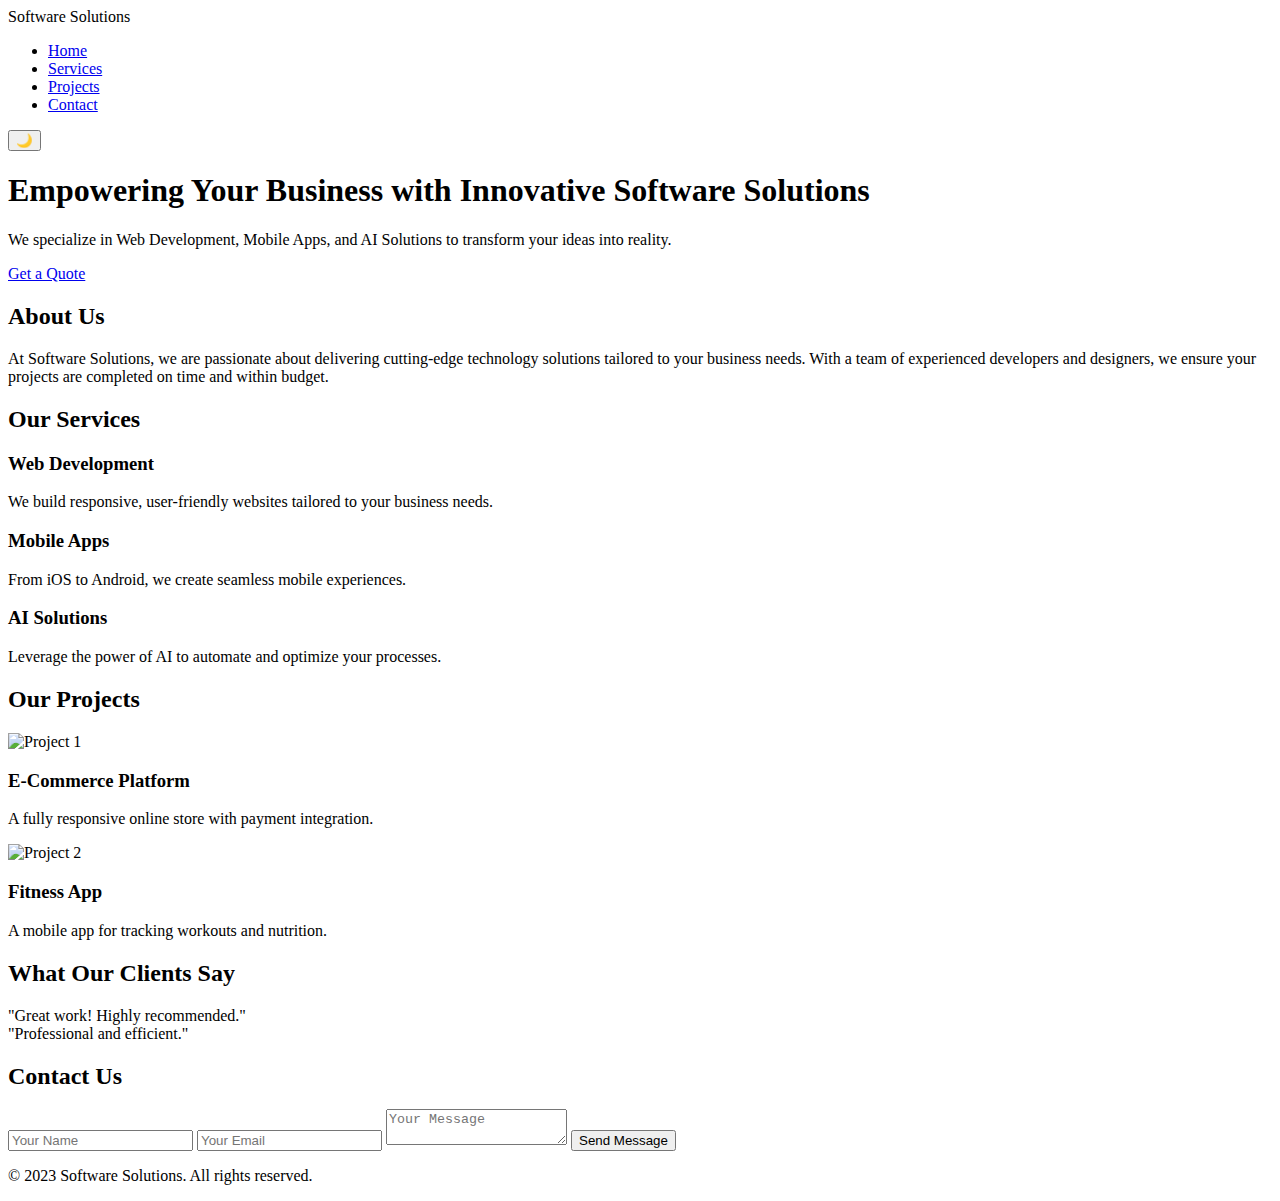
==== index.html @ dc574d20 "Add files via upload" ====
<!DOCTYPE html>
<html lang="en">
<head>
  <meta charset="UTF-8">
  <meta name="viewport" content="width=device-width, initial-scale=1.0">
  <title>Software Solutions - Home</title>
  <link rel="stylesheet" href="styles/styles.css">
  <link rel="stylesheet" href="styles/home.css">
</head>
<body>
  <!-- Header -->
  <header>
    <nav>
      <div class="logo">Software Solutions</div>
      <ul>
        <li><a href="index.html">Home</a></li>
        <li><a href="services.html">Services</a></li>
        <li><a href="projects.html">Projects</a></li>
        <li><a href="contact.html">Contact</a></li>
      </ul>
      <button id="theme-toggle">🌙</button>
    </nav>
  </header>

  <!-- Hero Section -->
  <section class="hero">
    <div class="hero-content">
      <h1 class="animated-text">Empowering Your Business with Innovative Software Solutions</h1>
      <p>We specialize in Web Development, Mobile Apps, and AI Solutions to transform your ideas into reality.</p>
      <a href="#contact" class="cta-button">Get a Quote</a>
    </div>
  </section>

  <!-- About Us Section -->
  <section class="about">
    <h2>About Us</h2>
    <p>At Software Solutions, we are passionate about delivering cutting-edge technology solutions tailored to your business needs. With a team of experienced developers and designers, we ensure your projects are completed on time and within budget.</p>
  </section>

  <!-- Services Section -->
  <section class="services">
    <h2>Our Services</h2>
    <div class="service-cards">
      <div class="service-card">
        <h3>Web Development</h3>
        <p>We build responsive, user-friendly websites tailored to your business needs.</p>
      </div>
      <div class="service-card">
        <h3>Mobile Apps</h3>
        <p>From iOS to Android, we create seamless mobile experiences.</p>
      </div>
      <div class="service-card">
        <h3>AI Solutions</h3>
        <p>Leverage the power of AI to automate and optimize your processes.</p>
      </div>
    </div>
  </section>

  <!-- Projects Section -->
  <section class="projects">
    <h2>Our Projects</h2>
    <div class="project-cards">
      <div class="project-card">
        <img src="images/webmasters.png" alt="Project 1">
        <h3>E-Commerce Platform</h3>
        <p>A fully responsive online store with payment integration.</p>
      </div>
      <div class="project-card">
        <img src="images/academic.png" alt="Project 2">
        <h3>Fitness App</h3>
        <p>A mobile app for tracking workouts and nutrition.</p>
      </div>
    </div>
  </section>

  <!-- Testimonials Section -->
  <section class="testimonials">
    <h2>What Our Clients Say</h2>
    <div class="testimonial-slider">
      <div class="testimonial">"Great work! Highly recommended."</div>
      <div class="testimonial">"Professional and efficient."</div>
    </div>
  </section>

  <!-- Contact Section -->
  <section class="contact" id="contact">
    <h2>Contact Us</h2>
    <form id="contact-form">
      <input type="text" placeholder="Your Name" required>
      <input type="email" placeholder="Your Email" required>
      <textarea placeholder="Your Message" required></textarea>
      <button type="submit">Send Message</button>
    </form>
  </section>

  <!-- Footer -->
  <footer>
    <p>&copy; 2023 Software Solutions. All rights reserved.</p>
  </footer>

  <script src="scripts/script.js"></script>
  <script src="scripts/home.js"></script>
</body>
</html>
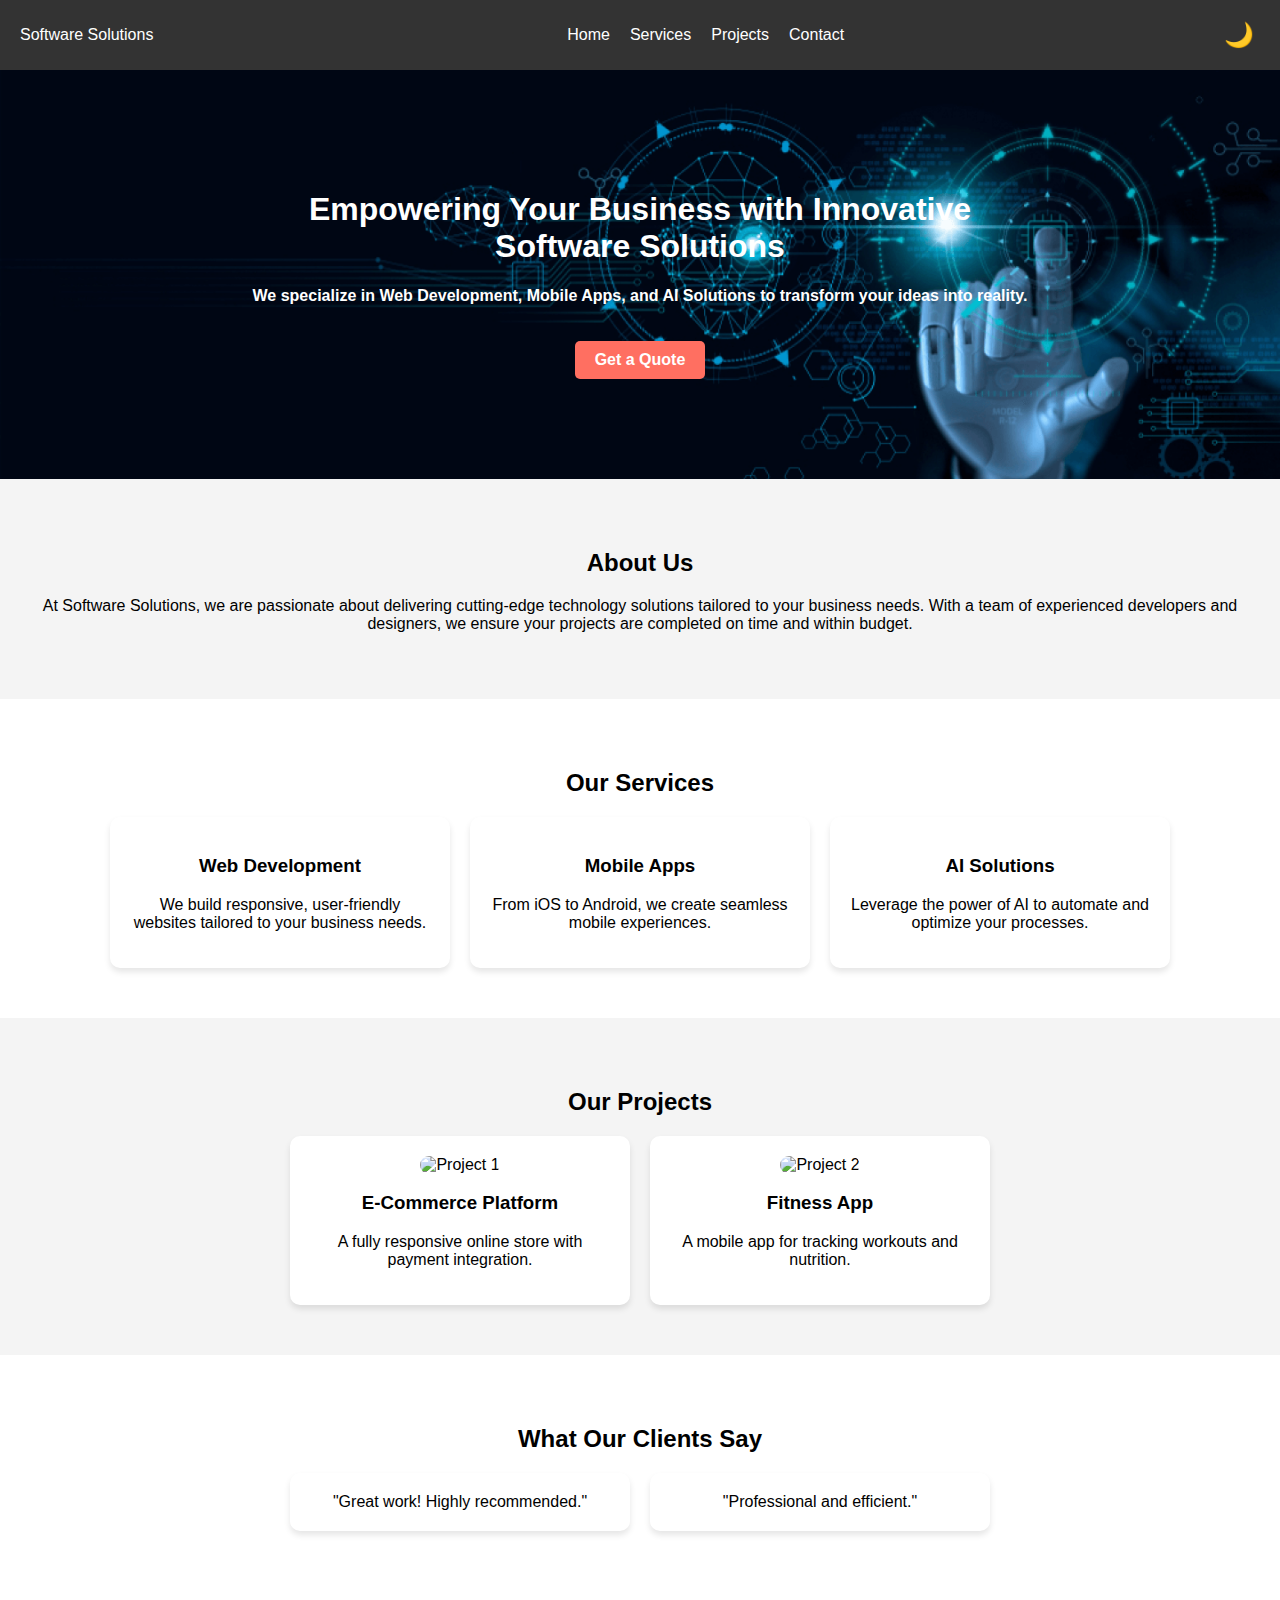
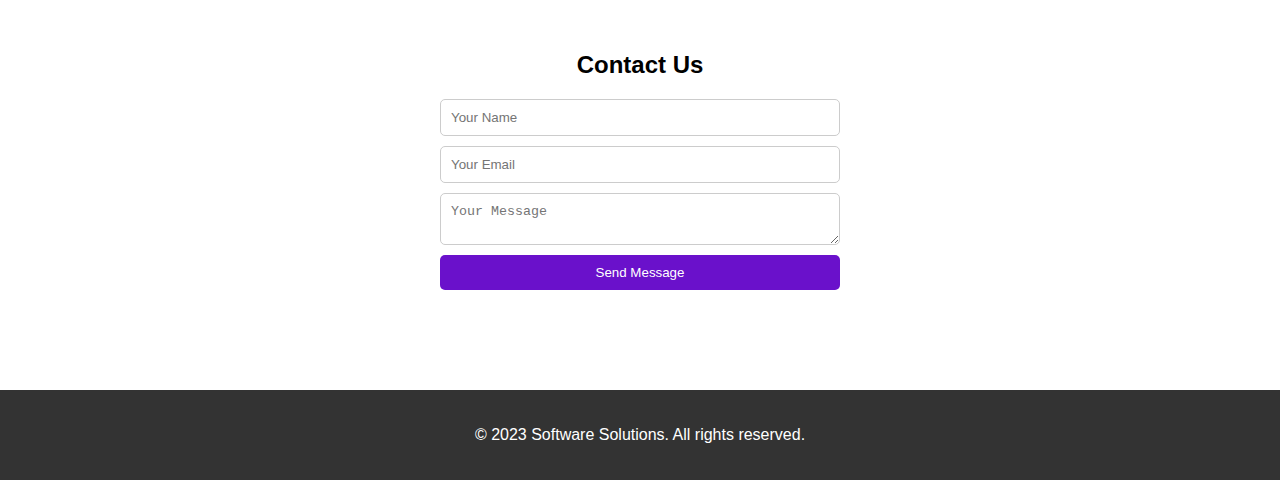
==== commit df65873a: "Update index.html" ====
--- a/index.html
+++ b/index.html
@@ -61,12 +61,12 @@
     <h2>Our Projects</h2>
     <div class="project-cards">
       <div class="project-card">
-        <img src="images/webmasters.png" alt="Project 1">
+        <img src="webmasters.png" alt="Project 1">
         <h3>E-Commerce Platform</h3>
         <p>A fully responsive online store with payment integration.</p>
       </div>
       <div class="project-card">
-        <img src="images/academic.png" alt="Project 2">
+        <img src="academic.png" alt="Project 2">
         <h3>Fitness App</h3>
         <p>A mobile app for tracking workouts and nutrition.</p>
       </div>
@@ -101,4 +101,4 @@
   <script src="scripts/script.js"></script>
   <script src="scripts/home.js"></script>
 </body>
-</html>+</html>
--- a/styles/styles.css
+++ b/styles/styles.css
@@ -0,0 +1,51 @@
+/* Global Styles */
+body {
+    font-family: Arial, sans-serif;
+    margin: 0;
+    padding: 0;
+    transition: background-color 0.3s, color 0.3s;
+  }
+  
+  .dark-mode {
+    background-color: #121212;
+    color: #ffffff;
+  }
+  
+  header {
+    background: #333;
+    color: white;
+    padding: 10px 20px;
+  }
+  
+  nav {
+    display: flex;
+    justify-content: space-between;
+    align-items: center;
+  }
+  
+  nav ul {
+    list-style: none;
+    display: flex;
+    gap: 20px;
+  }
+  
+  nav ul li a {
+    color: white;
+    text-decoration: none;
+  }
+  
+  #theme-toggle {
+    background: none;
+    border: none;
+    color: white;
+    font-size: 1.5rem;
+    cursor: pointer;
+  }
+  
+  footer {
+    text-align: center;
+    padding: 20px;
+    background: #333;
+    color: white;
+    margin-top: 50px;
+  }--- a/styles/home.css
+++ b/styles/home.css
@@ -0,0 +1,151 @@
+/* Hero Section */
+.hero {
+    text-align: center;
+    padding: 100px 20px;
+    /* background: linear-gradient(135deg, #6a11cb, #2575fc); */
+    background-image: url(/images/banner.png);
+    background-position: center;
+    background-repeat: no-repeat;
+    background-size: cover;
+    color: white;
+    font-weight: bolder;
+  }
+  
+  .hero-content {
+    max-width: 800px;
+    margin: 0 auto;
+  }
+  
+  .animated-text {
+    animation: fadeIn 2s ease-in-out;
+  }
+  
+  @keyframes fadeIn {
+    from { opacity: 0; }
+    to { opacity: 1; }
+  }
+  
+  .cta-button {
+    display: inline-block;
+    padding: 10px 20px;
+    background: #ff6f61;
+    color: white;
+    text-decoration: none;
+    border-radius: 5px;
+    margin-top: 20px;
+  }
+  
+  /* About Us Section */
+  .about {
+    padding: 50px 20px;
+    text-align: center;
+    background: #f4f4f4;
+  }
+  
+  /* Services Section */
+  .services {
+    padding: 50px 20px;
+    text-align: center;
+  }
+  
+  .service-cards {
+    display: flex;
+    justify-content: center;
+    gap: 20px;
+    flex-wrap: wrap;
+  }
+  
+  .service-card {
+    background: white;
+    padding: 20px;
+    border-radius: 10px;
+    width: 300px;
+    box-shadow: 0 4px 6px rgba(0, 0, 0, 0.1);
+    transition: transform 0.3s ease;
+  }
+  
+  .service-card:hover {
+    transform: translateY(-10px);
+  }
+  
+  /* Projects Section */
+  .projects {
+    padding: 50px 20px;
+    text-align: center;
+    background: #f4f4f4;
+  }
+  
+  .project-cards {
+    display: flex;
+    justify-content: center;
+    gap: 20px;
+    flex-wrap: wrap;
+  }
+  
+  .project-card {
+    background: white;
+    padding: 20px;
+    border-radius: 10px;
+    width: 300px;
+    box-shadow: 0 4px 6px rgba(0, 0, 0, 0.1);
+    transition: transform 0.3s ease;
+  }
+  
+  .project-card:hover {
+    transform: translateY(-10px);
+  }
+  
+  .project-card img {
+    width: 100%;
+    border-radius: 10px;
+  }
+  
+  /* Testimonials Section */
+  .testimonials {
+    padding: 50px 20px;
+    text-align: center;
+  }
+  
+  .testimonial-slider {
+    display: flex;
+    justify-content: center;
+    gap: 20px;
+  }
+  
+  .testimonial {
+    background: white;
+    padding: 20px;
+    border-radius: 10px;
+    width: 300px;
+    box-shadow: 0 4px 6px rgba(0, 0, 0, 0.1);
+  }
+  
+  /* Contact Section */
+  .contact {
+    padding: 50px 20px;
+    text-align: center;
+  }
+  
+  #contact-form {
+    display: flex;
+    flex-direction: column;
+    gap: 10px;
+    max-width: 400px;
+    margin: 0 auto;
+  }
+  
+  #contact-form input,
+  #contact-form textarea {
+    padding: 10px;
+    border: 1px solid #ccc;
+    border-radius: 5px;
+  }
+  
+  #contact-form button {
+    padding: 10px;
+    background: #6a11cb;
+    color: white;
+    border: none;
+    border-radius: 5px;
+    cursor: pointer;
+  }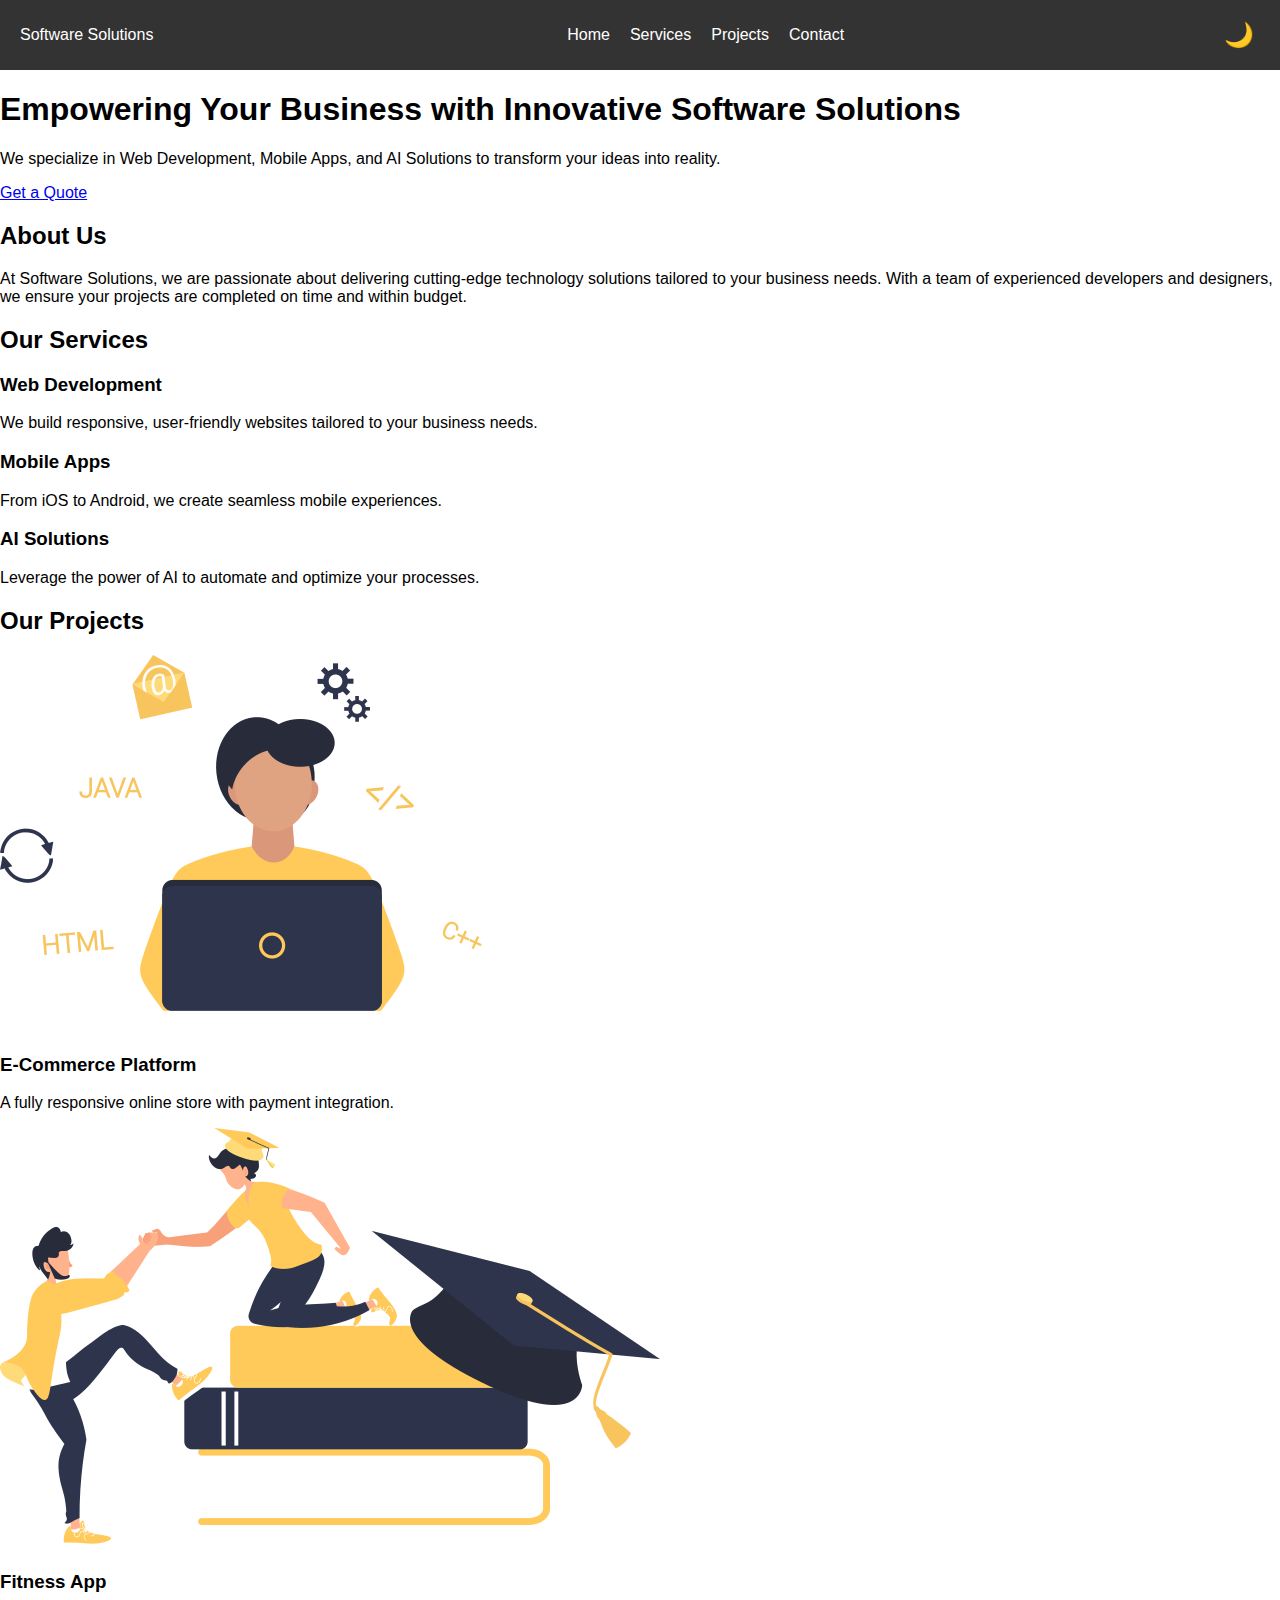
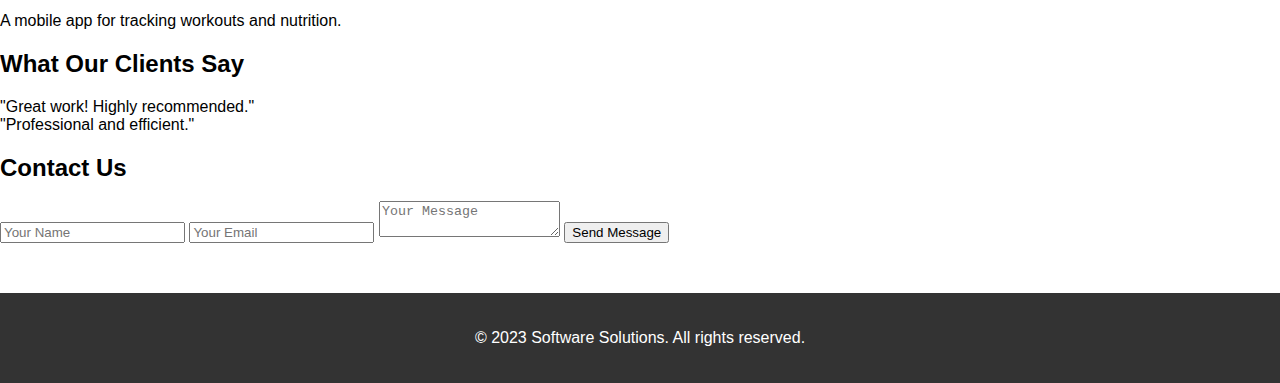
==== commit e810c3b2: "Update index.html" ====
--- a/index.html
+++ b/index.html
@@ -5,7 +5,7 @@
   <meta name="viewport" content="width=device-width, initial-scale=1.0">
   <title>Software Solutions - Home</title>
   <link rel="stylesheet" href="styles/styles.css">
-  <link rel="stylesheet" href="styles/home.css">
+  <link rel="stylesheet" href="home.css">
 </head>
 <body>
   <!-- Header -->
